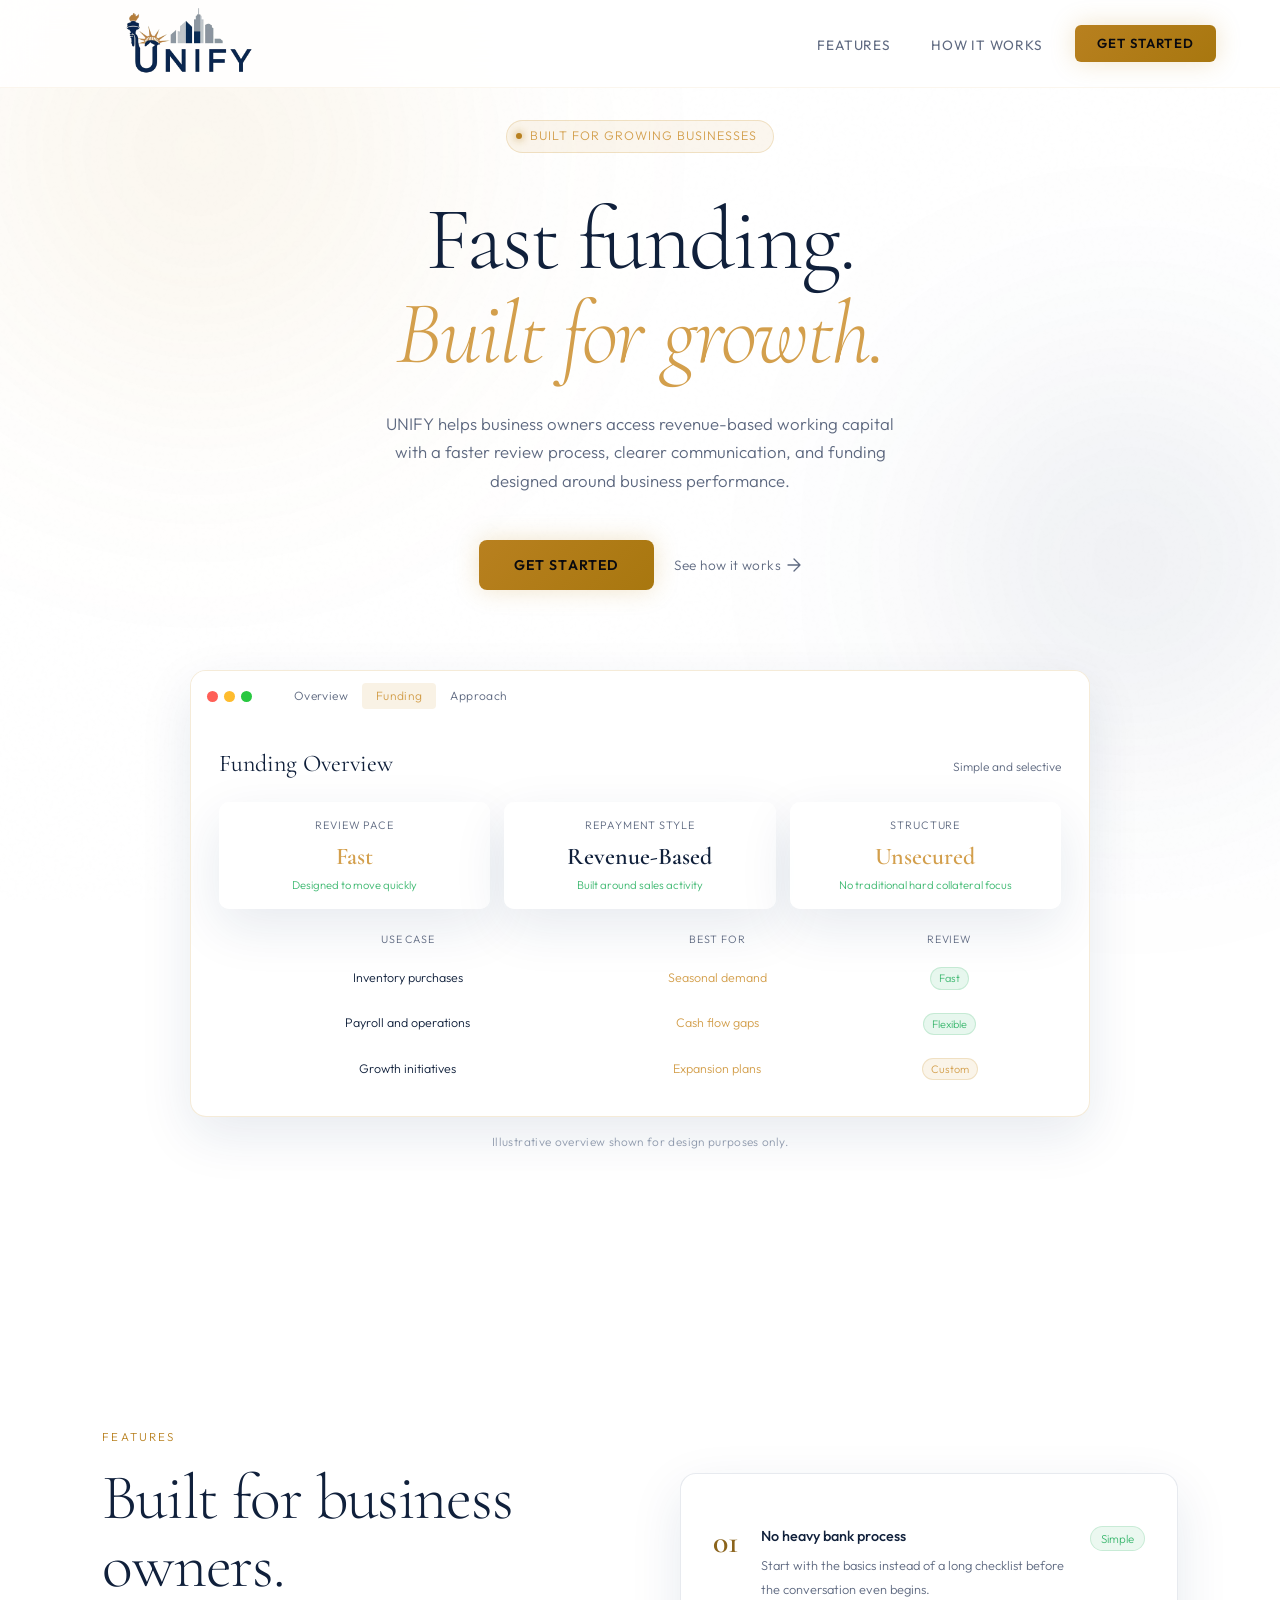
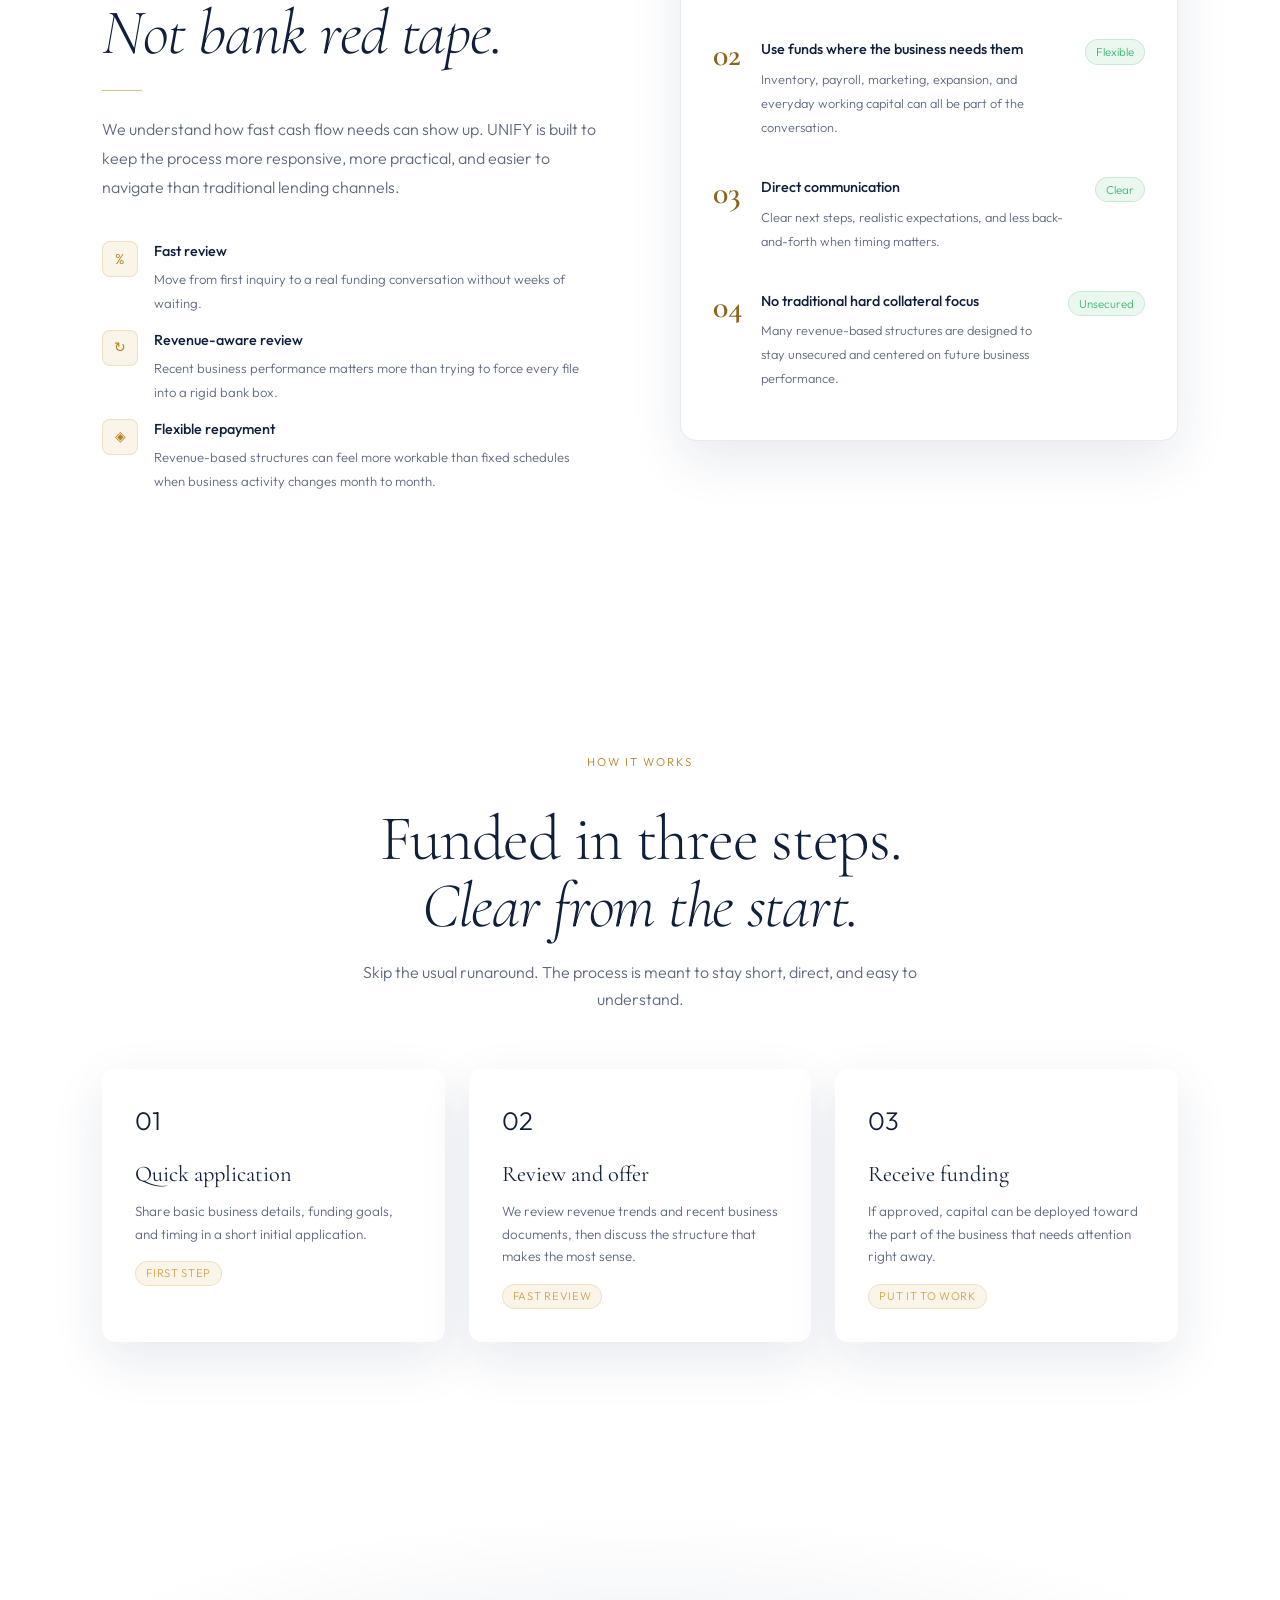
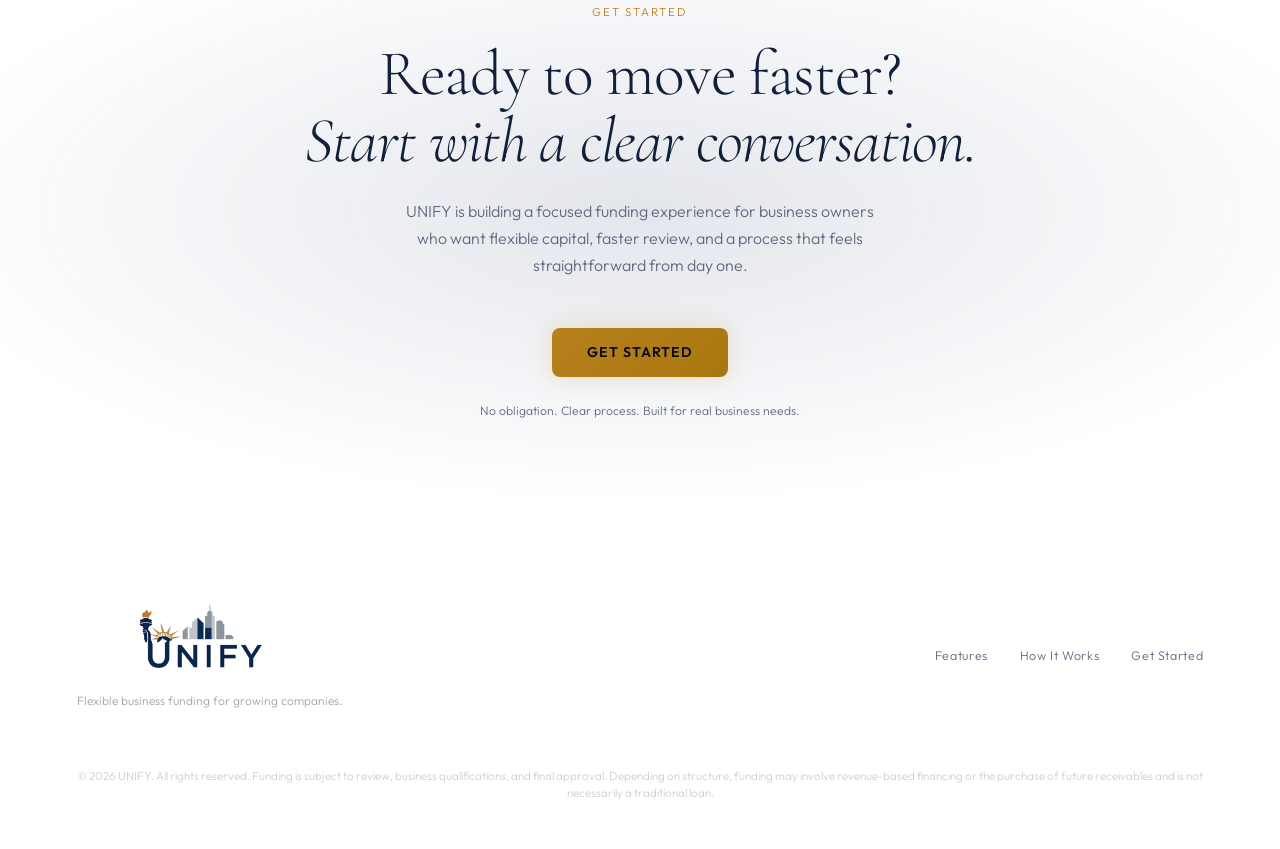
==== index.html @ ddcf19f5 "Initial UNIFY site for Vercel" ====
<!DOCTYPE html>
<html lang="en">
<head>
  <meta charset="UTF-8" />
  <meta name="viewport" content="width=device-width, initial-scale=1.0" />
  <meta name="description" content="UNIFY provides flexible business funding with a fast review process, revenue-aware underwriting, and a clear path from application to capital." />
  <meta name="theme-color" content="#FFFFFF" />
  <meta name="color-scheme" content="light" />
  <title>UNIFY — Fast, Flexible Business Funding</title>
  <script>
    (() => {
      const root = document.documentElement;
      const theme = 'light';
      root.dataset.theme = theme;
      root.style.colorScheme = theme;
    })();
  </script>
  <link rel="preconnect" href="https://fonts.googleapis.com" />
  <link rel="preconnect" href="https://fonts.gstatic.com" crossorigin />
  <link href="https://fonts.googleapis.com/css2?family=Cormorant+Garamond:ital,wght@0,300;0,400;0,600;0,700;1,300;1,400&family=Outfit:wght@300;400;500;600&display=swap" rel="stylesheet" />
  <style>
    :root {
      --bg:        #07080F;
      --surface:   #0D1120;
      --surface2:  #111828;
      --navy:      #1B3060;
      --navy-mid:  #224080;
      --gold:      #C9922A;
      --gold-light:#E8C06A;
      --gold-dim:  #8B641C;
      --text:      #EDF0F8;
      --muted:     #7A879C;
      --border:    rgba(200,160,60,0.15);
      --glow:      rgba(201,146,42,0.12);
      --nav-bg:    rgba(7,8,15,0.7);
      --nav-bg-scrolled: rgba(7,8,15,0.92);
      --noise-opacity: 0.5;
      --ambient-gold: radial-gradient(circle, rgba(201,146,42,0.08) 0%, transparent 70%);
      --ambient-blue: radial-gradient(circle, rgba(27,48,96,0.25) 0%, transparent 70%);
      --logo-shadow:
        drop-shadow(0 0 1px rgba(255,255,255,0.98))
        drop-shadow(1px 0 0 rgba(255,255,255,0.96))
        drop-shadow(-1px 0 0 rgba(255,255,255,0.96))
        drop-shadow(0 1px 0 rgba(255,255,255,0.96))
        drop-shadow(0 -1px 0 rgba(255,255,255,0.96))
        drop-shadow(0 0 18px rgba(255,255,255,0.38))
        drop-shadow(0 10px 24px rgba(4, 10, 24, 0.38));
      --surface-shadow: 0 20px 60px rgba(0,0,0,0.4);
      color-scheme: dark;
    }
    :root[data-theme="light"] {
      --bg:        #FFFFFF;
      --surface:   #F7F9FC;
      --surface2:  #FFFFFF;
      --navy:      #17325F;
      --navy-mid:  #2C4F8F;
      --gold:      #B8801F;
      --gold-light:#D39F4C;
      --gold-dim:  #8B641C;
      --text:      #10203B;
      --muted:     #5E6980;
      --border:    rgba(23,50,95,0.1);
      --glow:      rgba(23,50,95,0.08);
      --nav-bg:    rgba(255,255,255,0.82);
      --nav-bg-scrolled: rgba(255,255,255,0.97);
      --noise-opacity: 0.08;
      --ambient-gold: radial-gradient(circle, rgba(201,146,42,0.12) 0%, transparent 72%);
      --ambient-blue: radial-gradient(circle, rgba(27,48,96,0.14) 0%, transparent 72%);
      --logo-shadow:
        drop-shadow(0 0 1px rgba(255,255,255,0.96))
        drop-shadow(1px 0 0 rgba(255,255,255,0.94))
        drop-shadow(-1px 0 0 rgba(255,255,255,0.94))
        drop-shadow(0 1px 0 rgba(255,255,255,0.94))
        drop-shadow(0 -1px 0 rgba(255,255,255,0.94))
        drop-shadow(0 0 16px rgba(255,255,255,0.34))
        drop-shadow(0 10px 20px rgba(23,50,95,0.16));
      --surface-shadow: 0 18px 52px rgba(23,50,95,0.1);
      color-scheme: light;
    }

    *, *::before, *::after { box-sizing: border-box; margin: 0; padding: 0; }

    html { scroll-behavior: smooth; }

    body {
      background: var(--bg);
      color: var(--text);
      font-family: 'Outfit', sans-serif;
      font-weight: 300;
      line-height: 1.5;
      overflow-x: hidden;
      transition: background-color 0.35s ease, color 0.35s ease;
    }
    a { color: inherit; }

    .skip-link {
      position: absolute;
      top: -48px;
      left: 1rem;
      z-index: 200;
      padding: 0.75rem 1rem;
      border-radius: 8px;
      background: var(--gold-light);
      color: #0A0A0F;
      font-weight: 600;
      text-decoration: none;
      transition: top 0.2s ease;
    }
    .skip-link:focus { top: 1rem; }

    /* ── NOISE OVERLAY ── */
    body::before {
      content: '';
      position: fixed;
      inset: 0;
      background-image: url("data:image/svg+xml,%3Csvg viewBox='0 0 256 256' xmlns='http://www.w3.org/2000/svg'%3E%3Cfilter id='n'%3E%3CfeTurbulence type='fractalNoise' baseFrequency='0.9' numOctaves='4' stitchTiles='stitch'/%3E%3C/filter%3E%3Crect width='100%25' height='100%25' filter='url(%23n)' opacity='0.04'/%3E%3C/svg%3E");
      pointer-events: none;
      z-index: 0;
      opacity: var(--noise-opacity);
    }

    /* ── AMBIENT GLOWS ── */
    .ambient {
      position: fixed;
      border-radius: 50%;
      filter: blur(120px);
      pointer-events: none;
      z-index: 0;
    }
    .ambient-1 {
      width: 700px; height: 700px;
      background: var(--ambient-gold);
      top: -200px; left: -150px;
      animation: drift1 18s ease-in-out infinite alternate;
    }
    .ambient-2 {
      width: 500px; height: 500px;
      background: var(--ambient-blue);
      bottom: 10%; right: -100px;
      animation: drift2 22s ease-in-out infinite alternate;
    }
    @keyframes drift1 { from { transform: translate(0,0); } to { transform: translate(60px, 80px); } }
    @keyframes drift2 { from { transform: translate(0,0); } to { transform: translate(-40px, -60px); } }

    /* ── TYPOGRAPHY ── */
    h1, h2, h3 { font-family: 'Cormorant Garamond', serif; font-weight: 300; letter-spacing: -0.02em; line-height: 1.05; }
    h1 { font-size: clamp(3.2rem, 7vw, 7rem); }
    h2 { font-size: clamp(2.4rem, 5vw, 4.8rem); }
    h3 { font-size: clamp(1.4rem, 2.5vw, 2rem); }

    .gold { color: var(--gold-light); }
    .muted { color: var(--muted); }

    /* ── NAV ── */
    nav {
      position: fixed;
      top: 0; left: 0; right: 0;
      z-index: 100;
      display: flex;
      align-items: center;
      justify-content: space-between;
      padding: 0 clamp(1.5rem, 5vw, 4rem);
      height: 88px;
      background: var(--nav-bg);
      -webkit-backdrop-filter: blur(20px);
      backdrop-filter: blur(20px);
      border-bottom: 1px solid rgba(201,146,42,0.08);
      transition: background-color 0.3s ease, border-color 0.3s ease;
    }
    .nav-logo {
      display: flex;
      align-items: center;
      text-decoration: none;
      color: var(--text);
    }
    .brand-mark {
      display: inline-flex;
      align-items: center;
      justify-content: center;
      overflow: visible;
      background: transparent;
      border-radius: 0;
      border: none;
      box-shadow: none;
    }
    .brand-mark-nav {
      width: 250px;
      height: 84px;
      padding: 0;
    }
    .brand-mark-footer {
      width: 248px;
      height: 82px;
      border-radius: 16px;
      padding: 0;
    }
    .brand-mark img {
      width: 100%;
      height: 100%;
      object-fit: contain;
      object-position: center;
      display: block;
      transform: scale(1);
      filter: none;
      transition: transform 0.35s ease, filter 0.35s ease;
    }
    .nav-logo:hover .brand-mark img,
    .footer-logo:hover .brand-mark img {
      transform: scale(1.04) translateY(-1px);
      filter: drop-shadow(0 8px 16px rgba(23,50,95,0.08));
    }
    .nav-panel {
      display: flex;
      align-items: center;
      gap: 2rem;
    }
    .nav-links {
      display: flex;
      align-items: center;
      gap: 2.5rem;
      list-style: none;
    }
    .nav-links a {
      text-decoration: none;
      color: var(--muted);
      font-size: 0.85rem;
      font-weight: 400;
      letter-spacing: 0.06em;
      text-transform: uppercase;
      transition: color 0.2s;
    }
    .nav-links a:hover { color: var(--gold-light); }
    .nav-cta {
      display: flex;
      align-items: center;
      gap: 1rem;
    }
    .theme-toggle {
      display: inline-flex;
      align-items: center;
      justify-content: center;
      gap: 0.7rem;
      min-height: 40px;
      padding: 0.5rem 0.85rem;
      border: 1px solid var(--border);
      border-radius: 999px;
      background: rgba(255,255,255,0.03);
      color: var(--text);
      font-family: 'Outfit', sans-serif;
      font-size: 0.74rem;
      letter-spacing: 0.08em;
      text-transform: uppercase;
      cursor: pointer;
      transition: transform 0.2s ease, border-color 0.2s ease, color 0.2s ease, background-color 0.2s ease;
    }
    :root[data-theme="light"] .theme-toggle,
    :root[data-theme="light"] .btn-ghost,
    :root[data-theme="light"] .nav-menu-toggle {
      background: rgba(23,50,95,0.04);
    }
    .theme-toggle:hover {
      transform: translateY(-1px);
      border-color: rgba(201,146,42,0.32);
      color: var(--gold-light);
    }
    .theme-toggle-track {
      position: relative;
      width: 42px;
      height: 22px;
      border-radius: 999px;
      background: linear-gradient(135deg, rgba(201,146,42,0.55), rgba(27,48,96,0.75));
      box-shadow: inset 0 0 0 1px rgba(255,255,255,0.08);
      flex-shrink: 0;
    }
    .theme-toggle-thumb {
      position: absolute;
      top: 2px;
      left: 2px;
      width: 18px;
      height: 18px;
      border-radius: 50%;
      background: #F9F8F4;
      box-shadow: 0 4px 10px rgba(0,0,0,0.25);
      transition: transform 0.25s ease, background-color 0.25s ease;
    }
    :root[data-theme="light"] .theme-toggle-thumb {
      transform: translateX(20px);
      background: #FFF4DD;
    }
    .theme-toggle-label {
      white-space: nowrap;
    }
    .nav-menu-toggle {
      display: none;
      border: 1px solid var(--border);
      background: rgba(255,255,255,0.02);
      color: var(--text);
      border-radius: 8px;
      padding: 0.55rem 0.9rem;
      font-family: 'Outfit', sans-serif;
      font-size: 0.78rem;
      letter-spacing: 0.08em;
      text-transform: uppercase;
      cursor: pointer;
    }
    .btn-ghost {
      display: inline-flex;
      align-items: center;
      justify-content: center;
      background: rgba(255,255,255,0.02);
      border: 1px solid var(--border);
      color: var(--muted);
      padding: 0.5rem 1.2rem;
      border-radius: 6px;
      font-family: 'Outfit', sans-serif;
      font-size: 0.82rem;
      letter-spacing: 0.05em;
      cursor: pointer;
      text-decoration: none;
      white-space: nowrap;
      transition: all 0.2s;
    }
    .btn-ghost:hover { border-color: var(--gold-dim); color: var(--gold-light); }
    .btn-primary {
      position: relative;
      overflow: hidden;
      display: inline-flex;
      align-items: center;
      justify-content: center;
      background: linear-gradient(135deg, var(--gold), #A8770F);
      border: none;
      color: #0A0A0F;
      padding: 0.55rem 1.4rem;
      border-radius: 6px;
      font-family: 'Outfit', sans-serif;
      font-size: 0.82rem;
      font-weight: 600;
      letter-spacing: 0.08em;
      text-transform: uppercase;
      cursor: pointer;
      text-decoration: none;
      white-space: nowrap;
      transition: all 0.25s;
      box-shadow: 0 0 24px rgba(201,146,42,0.25);
    }
    .btn-primary::after {
      content: '';
      position: absolute;
      inset: 0;
      background: linear-gradient(120deg, transparent 10%, rgba(255,255,255,0.35) 45%, transparent 80%);
      transform: translateX(-140%);
      animation: sheen 4.8s ease-in-out infinite;
      pointer-events: none;
    }
    .btn-primary:hover {
      transform: translateY(-1px);
      box-shadow: 0 0 36px rgba(201,146,42,0.4);
    }

    /* ── HERO ── */
    .hero {
      position: relative;
      z-index: 1;
      min-height: 100vh;
      display: flex;
      flex-direction: column;
      align-items: center;
      justify-content: center;
      text-align: center;
      padding: 120px clamp(1.5rem, 6vw, 6rem) 80px;
    }
    .hero-badge {
      position: relative;
      overflow: hidden;
      display: inline-flex;
      align-items: center;
      gap: 0.5rem;
      background: rgba(201,146,42,0.08);
      border: 1px solid rgba(201,146,42,0.22);
      border-radius: 100px;
      padding: 0.38rem 1rem 0.38rem 0.6rem;
      margin-bottom: 2.5rem;
      font-size: 0.78rem;
      letter-spacing: 0.08em;
      text-transform: uppercase;
      color: var(--gold-light);
      animation: fadeUp 0.8s ease both;
    }
    .hero-badge::after {
      content: '';
      position: absolute;
      inset: 0;
      background: linear-gradient(120deg, transparent 15%, rgba(255,255,255,0.16) 48%, transparent 82%);
      transform: translateX(-135%);
      animation: badgeSweep 5.5s ease-in-out infinite;
      pointer-events: none;
    }
    .hero-badge-dot {
      width: 6px; height: 6px;
      border-radius: 50%;
      background: var(--gold);
      box-shadow: 0 0 8px var(--gold);
      animation: pulse 2s infinite;
    }
    @keyframes pulse { 0%, 100% { opacity: 1; } 50% { opacity: 0.4; } }

    .hero h1 {
      animation: fadeUp 0.9s 0.1s ease both;
      max-width: 900px;
    }
    .hero h1 em {
      font-style: italic;
      color: var(--gold-light);
    }
    .hero-sub {
      max-width: 540px;
      margin: 1.8rem auto 0;
      font-size: 1.05rem;
      line-height: 1.7;
      color: var(--muted);
      animation: fadeUp 1s 0.2s ease both;
    }
    .hero-actions {
      display: flex;
      align-items: center;
      gap: 1.2rem;
      margin-top: 2.8rem;
      animation: fadeUp 1s 0.3s ease both;
    }
    .btn-lg {
      padding: 0.9rem 2.2rem !important;
      font-size: 0.88rem !important;
      border-radius: 8px !important;
    }
    .hero-link {
      color: var(--muted);
      font-size: 0.85rem;
      text-decoration: none;
      display: flex;
      align-items: center;
      gap: 0.4rem;
      letter-spacing: 0.03em;
      transition: color 0.2s;
    }
    .hero-link:hover { color: var(--gold-light); }
    .hero-link svg { width: 14px; height: 14px; }

    /* hero dashboard mockup */
    .hero-mockup {
      position: relative;
      margin-top: 5rem;
      width: 100%;
      max-width: 900px;
      animation: fadeUp 1.2s 0.5s ease both;
    }
    .mockup-stage {
      animation: mockupFloat 7s ease-in-out infinite;
      transform-origin: center top;
    }
    .mockup-frame {
      position: relative;
      background: var(--surface2);
      border: 1px solid rgba(201,146,42,0.18);
      border-radius: 16px;
      overflow: hidden;
      transition: transform 0.35s ease, box-shadow 0.35s ease, border-color 0.35s ease;
      box-shadow:
        0 0 0 1px rgba(255,255,255,0.04),
        0 40px 100px rgba(0,0,0,0.7),
        0 0 80px rgba(201,146,42,0.06);
    }
    .mockup-frame::after {
      content: '';
      position: absolute;
      inset: 0;
      background: linear-gradient(115deg, transparent 20%, rgba(255,255,255,0.05) 45%, transparent 70%);
      transform: translateX(-130%);
      animation: sheen 7s ease-in-out infinite 1.1s;
      pointer-events: none;
    }
    .hero-mockup:hover .mockup-frame {
      transform: translateY(-4px) scale(1.01);
      border-color: rgba(201,146,42,0.32);
      box-shadow:
        0 0 0 1px rgba(255,255,255,0.05),
        0 48px 120px rgba(0,0,0,0.76),
        0 0 95px rgba(201,146,42,0.08);
    }
    .mockup-note {
      margin-top: 1rem;
      font-size: 0.74rem;
      color: rgba(122,135,156,0.8);
      letter-spacing: 0.03em;
    }
    .mockup-titlebar {
      background: rgba(255,255,255,0.03);
      border-bottom: 1px solid rgba(255,255,255,0.06);
      padding: 12px 16px;
      display: flex;
      align-items: center;
      gap: 12px;
    }
    .mockup-dots { display: flex; gap: 6px; }
    .mockup-dots span {
      width: 11px; height: 11px;
      border-radius: 50%;
    }
    .mockup-dots span:nth-child(1) { background: #FF5F57; }
    .mockup-dots span:nth-child(2) { background: #FEBC2E; }
    .mockup-dots span:nth-child(3) { background: #28C840; }
    .mockup-tabs {
      display: flex;
      gap: 0;
      margin-left: 1rem;
    }
    .mockup-tab {
      padding: 4px 14px;
      font-size: 0.75rem;
      color: var(--muted);
      border-radius: 4px;
      cursor: default;
      letter-spacing: 0.03em;
    }
    .mockup-tab.active {
      background: rgba(201,146,42,0.12);
      color: var(--gold-light);
    }
    .mockup-body {
      padding: 24px 28px;
    }
    .mockup-title-row {
      display: flex;
      align-items: baseline;
      justify-content: space-between;
      margin-bottom: 20px;
    }
    .mockup-section-title {
      font-family: 'Cormorant Garamond', serif;
      font-size: 1.5rem;
      font-weight: 400;
      color: var(--text);
    }
    .mockup-stats {
      display: grid;
      grid-template-columns: repeat(3, 1fr);
      gap: 14px;
      margin-bottom: 22px;
    }
    .stat-card {
      background: rgba(255,255,255,0.03);
      border: 1px solid rgba(255,255,255,0.06);
      border-radius: 10px;
      padding: 14px 16px;
    }
    .stat-label {
      font-size: 0.68rem;
      color: var(--muted);
      text-transform: uppercase;
      letter-spacing: 0.08em;
      margin-bottom: 6px;
    }
    .stat-value {
      font-family: 'Cormorant Garamond', serif;
      font-size: 1.5rem;
      font-weight: 600;
      color: var(--text);
    }
    .stat-value.gold { color: var(--gold-light); }
    .stat-sub {
      font-size: 0.7rem;
      color: #3DB870;
      margin-top: 2px;
    }
    .mockup-table-header {
      display: grid;
      grid-template-columns: 1.6fr 1.2fr 0.9fr;
      padding: 0 12px 8px;
      border-bottom: 1px solid rgba(255,255,255,0.06);
    }
    .th {
      font-size: 0.67rem;
      color: var(--muted);
      text-transform: uppercase;
      letter-spacing: 0.08em;
    }
    .mockup-row {
      display: grid;
      grid-template-columns: 1.6fr 1.2fr 0.9fr;
      padding: 11px 12px;
      border-bottom: 1px solid rgba(255,255,255,0.03);
      align-items: center;
      transition: background 0.15s;
    }
    .mockup-row:hover { background: rgba(255,255,255,0.025); }
    .td {
      font-size: 0.78rem;
      color: var(--text);
    }
    .td.email { color: var(--muted); font-size: 0.73rem; }
    .td.green { color: #3DB870; }
    .td.gold-c { color: var(--gold-light); }
    .status-pill {
      display: inline-flex;
      align-items: center;
      gap: 4px;
      font-size: 0.68rem;
      padding: 2px 8px;
      border-radius: 100px;
      background: rgba(61,184,112,0.12);
      color: #3DB870;
      border: 1px solid rgba(61,184,112,0.2);
    }
    .status-pill.pending {
      background: rgba(201,146,42,0.1);
      color: var(--gold-light);
      border-color: rgba(201,146,42,0.2);
    }

    @keyframes fadeUp {
      from { opacity: 0; transform: translateY(28px); }
      to   { opacity: 1; transform: translateY(0); }
    }
    @keyframes sheen {
      0%, 70%, 100% { transform: translateX(-140%); }
      85% { transform: translateX(140%); }
    }
    @keyframes badgeSweep {
      0%, 65%, 100% { transform: translateX(-135%); }
      82% { transform: translateX(135%); }
    }
    @keyframes mockupFloat {
      0%, 100% { transform: translateY(0); }
      50% { transform: translateY(-12px); }
    }

    /* ── STATS BAR ── */
    .stats-bar {
      position: relative;
      z-index: 1;
      border-top: 1px solid rgba(255,255,255,0.04);
      border-bottom: 1px solid rgba(255,255,255,0.04);
      background: rgba(201,146,42,0.03);
      padding: 2.5rem clamp(1.5rem, 6vw, 6rem);
      display: grid;
      grid-template-columns: repeat(4, 1fr);
      gap: 2rem;
    }
    .stat-item { text-align: center; }
    .stat-num {
      font-family: 'Cormorant Garamond', serif;
      font-size: clamp(2rem, 4vw, 3.4rem);
      font-weight: 600;
      color: var(--gold-light);
      display: block;
    }
    .stat-desc {
      font-size: 0.8rem;
      color: var(--muted);
      margin-top: 0.3rem;
      letter-spacing: 0.04em;
    }

    /* ── SECTION BASE ── */
    section {
      position: relative;
      z-index: 1;
      padding: clamp(5rem, 10vw, 9rem) clamp(1.5rem, 8vw, 8rem);
    }
    section,
    .stats-bar {
      scroll-margin-top: 96px;
    }
    .section-label {
      display: inline-block;
      font-size: 0.72rem;
      letter-spacing: 0.18em;
      text-transform: uppercase;
      color: var(--gold);
      margin-bottom: 1.2rem;
    }
    .section-divider {
      width: 40px;
      height: 1px;
      background: var(--gold);
      margin: 1.5rem 0;
      opacity: 0.5;
    }

    /* ── WHAT IS RBF ── */
    .rbf-grid {
      display: grid;
      grid-template-columns: 1fr 1fr;
      gap: 5rem;
      align-items: center;
      margin-top: 4rem;
    }
    .rbf-text h2 { max-width: 420px; }
    .rbf-text p {
      margin-top: 1.5rem;
      color: var(--muted);
      line-height: 1.8;
      font-size: 1rem;
    }
    .rbf-features {
      margin-top: 2.5rem;
      display: flex;
      flex-direction: column;
      gap: 1rem;
    }
    .feature-row {
      display: flex;
      align-items: flex-start;
      gap: 1rem;
    }
    .feature-icon {
      width: 36px; height: 36px;
      border-radius: 8px;
      background: rgba(201,146,42,0.1);
      border: 1px solid rgba(201,146,42,0.2);
      display: flex;
      align-items: center;
      justify-content: center;
      flex-shrink: 0;
      color: var(--gold);
      font-size: 0.9rem;
    }
    .feature-text strong {
      display: block;
      font-size: 0.9rem;
      font-weight: 500;
      color: var(--text);
      margin-bottom: 0.2rem;
    }
    .feature-text span {
      font-size: 0.82rem;
      color: var(--muted);
      line-height: 1.5;
    }
    .rbf-visual {
      background: var(--surface2);
      border: 1px solid var(--border);
      border-radius: 16px;
      padding: 2rem;
      box-shadow: 0 20px 60px rgba(0,0,0,0.4);
    }
    .flow-step {
      display: flex;
      align-items: flex-start;
      gap: 1rem;
      padding: 1.2rem 0;
      border-bottom: 1px solid rgba(255,255,255,0.04);
    }
    .flow-step:last-child { border-bottom: none; }
    .step-num {
      font-family: 'Cormorant Garamond', serif;
      font-size: 2rem;
      font-weight: 600;
      color: var(--gold-dim);
      line-height: 1;
      flex-shrink: 0;
      width: 32px;
    }
    .step-content strong {
      display: block;
      font-size: 0.9rem;
      font-weight: 500;
      color: var(--text);
      margin-bottom: 0.3rem;
    }
    .step-content span {
      font-size: 0.8rem;
      color: var(--muted);
      line-height: 1.5;
    }
    .step-badge {
      margin-left: auto;
      background: rgba(61,184,112,0.1);
      border: 1px solid rgba(61,184,112,0.2);
      color: #3DB870;
      font-size: 0.72rem;
      padding: 3px 10px;
      border-radius: 100px;
      white-space: nowrap;
    }

    /* ── MODEL SECTION ── */
    .model-section {
      background: var(--surface);
    }
    .model-grid {
      display: grid;
      grid-template-columns: repeat(3, 1fr);
      gap: 1.5rem;
      margin-top: 3.5rem;
    }
    .model-card {
      background: var(--surface2);
      border: 1px solid rgba(255,255,255,0.06);
      border-radius: 14px;
      padding: 2rem;
      position: relative;
      overflow: hidden;
      transition: border-color 0.3s, transform 0.3s;
    }
    .model-card::before {
      content: '';
      position: absolute;
      top: 0; left: 0; right: 0;
      height: 2px;
      background: linear-gradient(90deg, transparent, var(--gold-dim), transparent);
      opacity: 0;
      transition: opacity 0.3s;
    }
    .model-card:hover {
      border-color: rgba(201,146,42,0.25);
      transform: translateY(-3px);
    }
    .model-card:hover::before { opacity: 1; }
    .model-card.featured {
      border-color: rgba(201,146,42,0.22);
      grid-column: span 2;
      display: grid;
      grid-template-columns: 1fr 1fr;
      gap: 2rem;
      align-items: center;
    }
    .model-card.featured::before { opacity: 0.6; }
    .card-icon {
      font-size: 1.6rem;
      margin-bottom: 1rem;
    }
    .card-title {
      font-family: 'Cormorant Garamond', serif;
      font-size: 1.4rem;
      font-weight: 400;
      color: var(--text);
      margin-bottom: 0.6rem;
    }
    .card-desc {
      font-size: 0.84rem;
      color: var(--muted);
      line-height: 1.7;
    }
    .card-tag {
      display: inline-block;
      margin-top: 1rem;
      font-size: 0.7rem;
      padding: 3px 10px;
      border-radius: 100px;
      background: rgba(201,146,42,0.1);
      border: 1px solid rgba(201,146,42,0.2);
      color: var(--gold-light);
      letter-spacing: 0.06em;
      text-transform: uppercase;
    }
    .featured-stat {
      text-align: center;
      padding: 2rem;
      background: rgba(201,146,42,0.05);
      border-radius: 10px;
      border: 1px solid var(--border);
    }
    .featured-stat-num {
      font-family: 'Cormorant Garamond', serif;
      font-size: 4rem;
      font-weight: 600;
      color: var(--gold-light);
    }
    .featured-stat-label {
      font-size: 0.82rem;
      color: var(--muted);
      margin-top: 0.4rem;
      line-height: 1.5;
    }

    /* ── CTA ── */
    .cta-section {
      text-align: center;
      background: radial-gradient(ellipse 80% 60% at 50% 50%, rgba(27,48,96,0.3) 0%, transparent 70%);
    }
    .cta-section h2 { max-width: 700px; margin: 0 auto; }
    .cta-section p {
      max-width: 500px;
      margin: 1.5rem auto 0;
      color: var(--muted);
      line-height: 1.7;
    }
    .cta-actions {
      display: flex;
      align-items: center;
      justify-content: center;
      gap: 1.2rem;
      margin-top: 3rem;
    }
    .cta-note {
      margin-top: 1.2rem;
      font-size: 0.76rem;
      color: var(--muted);
    }

    /* ── FOOTER ── */
    footer {
      position: relative;
      z-index: 1;
      border-top: 1px solid rgba(255,255,255,0.06);
      padding: 3rem clamp(1.5rem, 6vw, 6rem);
      display: flex;
      align-items: center;
      justify-content: space-between;
      flex-wrap: wrap;
      gap: 2rem;
    }
    .footer-logo {
      display: inline-flex;
      align-items: center;
    }
    .footer-tagline {
      font-size: 0.75rem;
      color: var(--muted);
      margin-top: 0.3rem;
      opacity: 0.6;
    }
    .footer-links {
      display: flex;
      gap: 2rem;
      list-style: none;
    }
    .footer-links a {
      text-decoration: none;
      font-size: 0.78rem;
      color: var(--muted);
      letter-spacing: 0.05em;
      transition: color 0.2s;
    }
    .footer-links a:hover { color: var(--gold-light); }
    .footer-copy {
      font-size: 0.72rem;
      color: rgba(122,135,156,0.4);
      width: 100%;
      text-align: center;
      padding-top: 1.5rem;
      border-top: 1px solid rgba(255,255,255,0.04);
    }
    :root[data-theme="light"] .model-section {
      background: rgba(255,255,255,0.48);
    }
    :root[data-theme="light"] .rbf-visual,
    :root[data-theme="light"] .model-card,
    :root[data-theme="light"] .why-card,
    :root[data-theme="light"] .stat-card,
    :root[data-theme="light"] .featured-stat,
    :root[data-theme="light"] .mockup-frame {
      box-shadow: var(--surface-shadow);
    }
    :root[data-theme="light"] .mockup-titlebar,
    :root[data-theme="light"] .stat-card,
    :root[data-theme="light"] .why-card,
    :root[data-theme="light"] .model-card {
      background: rgba(255,255,255,0.86);
    }
    :root[data-theme="light"] .why-card:hover {
      background: rgba(233,238,247,0.9);
    }
    :root[data-theme="light"] .mockup-row:hover {
      background: rgba(23,50,95,0.03);
    }
    :root[data-theme="light"] .cta-section {
      background: radial-gradient(ellipse 80% 60% at 50% 50%, rgba(27,48,96,0.12) 0%, transparent 72%);
    }

    /* ── SCROLL ANIMATIONS ── */
    .reveal {
      opacity: 0;
      transform: translateY(30px);
      transition: opacity 0.7s ease, transform 0.7s ease;
    }
    .reveal.visible {
      opacity: 1;
      transform: translateY(0);
    }

    /* ── MOBILE ── */
    @media (max-width: 900px) {
      nav {
        padding: 0 1rem;
      }
      .nav-panel {
        position: absolute;
        top: calc(100% + 12px);
        left: 1rem;
        right: 1rem;
        display: flex;
        flex-direction: column;
        align-items: stretch;
        gap: 1rem;
        padding: 1rem;
        border: 1px solid rgba(201,146,42,0.16);
        border-radius: 14px;
        background: var(--surface2);
        box-shadow: 0 24px 80px rgba(0,0,0,0.45);
        opacity: 0;
        visibility: hidden;
        transform: translateY(-10px) scale(0.98);
        pointer-events: none;
        transition: opacity 0.24s ease, transform 0.24s ease, visibility 0.24s ease;
      }
      nav.nav-open .nav-panel {
        opacity: 1;
        visibility: visible;
        transform: translateY(0) scale(1);
        pointer-events: auto;
      }
      .nav-links {
        flex-direction: column;
        align-items: flex-start;
        gap: 1rem;
      }
      .nav-cta {
        flex-direction: column;
        align-items: stretch;
      }
      .theme-toggle {
        width: 100%;
      }
      .nav-menu-toggle { display: inline-flex; }
      .rbf-grid { grid-template-columns: 1fr; gap: 3rem; }
      .model-grid { grid-template-columns: 1fr; }
      .model-card.featured { grid-column: span 1; grid-template-columns: 1fr; }
      .stats-bar { grid-template-columns: repeat(2, 1fr); }
      .mockup-stats { grid-template-columns: repeat(2, 1fr); }
      .mockup-table-header, .mockup-row { grid-template-columns: 2fr 1fr 1fr; }
      .mockup-table-header .th:nth-child(n+4),
      .mockup-row .td:nth-child(n+4) { display: none; }
    }
    @media (max-width: 560px) {
      .brand-mark-nav {
        width: 208px;
        height: 70px;
      }
      .brand-mark-footer {
        width: 206px;
        height: 70px;
      }
      .hero-actions,
      .cta-actions {
        width: 100%;
        flex-direction: column;
      }
      .hero-actions .btn-primary,
      .cta-actions .btn-primary,
      .cta-actions .btn-ghost {
        width: 100%;
      }
      .stats-bar { grid-template-columns: 1fr 1fr; }
    }
    @media (prefers-reduced-motion: reduce) {
      html { scroll-behavior: auto; }
      *, *::before, *::after {
        animation-duration: 0.01ms !important;
        animation-iteration-count: 1 !important;
        transition-duration: 0.01ms !important;
      }
      body::before,
      .ambient { animation: none !important; }
    }
  </style>
</head>
<body>
  <a class="skip-link" href="#main-content">Skip to content</a>

  <!-- Ambient light effects -->
  <div class="ambient ambient-1"></div>
  <div class="ambient ambient-2"></div>

  <!-- ── NAVIGATION ── -->
  <nav aria-label="Primary">
    <a href="#top" class="nav-logo" aria-label="UNIFY home">
      <span class="brand-mark brand-mark-nav">
        <img src="unify-logo-wide.png" alt="UNIFY logo" />
      </span>
    </a>
    <button class="nav-menu-toggle" type="button" aria-expanded="false" aria-controls="nav-panel">
      Menu
    </button>
    <div class="nav-panel" id="nav-panel">
      <ul class="nav-links">
        <li><a href="#features">Features</a></li>
        <li><a href="#how-it-works">How It Works</a></li>
      </ul>
      <div class="nav-cta">
        <a class="btn-primary" href="/apply">Get Started</a>
      </div>
    </div>
  </nav>

  <main id="main-content">
  <!-- ── HERO ── -->
  <section class="hero" id="top">
    <div class="hero-badge">
      <span class="hero-badge-dot"></span>
      Built for growing businesses
    </div>

    <h1>
      Fast funding.<br/>
      <em>Built for growth.</em>
    </h1>

    <p class="hero-sub">
      UNIFY helps business owners access revenue-based working capital with a faster review process, clearer communication, and funding designed around business performance.
    </p>

    <div class="hero-actions">
      <a class="btn-primary btn-lg" href="/apply">Get Started</a>
      <a href="#how-it-works" class="hero-link">
        See how it works
        <svg viewBox="0 0 14 14" fill="none"><path d="M7 1L13 7L7 13M1 7H13" stroke="currentColor" stroke-width="1.3" stroke-linecap="round" stroke-linejoin="round"/></svg>
      </a>
    </div>

    <!-- Dashboard Mockup -->
    <div class="hero-mockup">
      <div class="mockup-frame">
        <div class="mockup-titlebar">
          <div class="mockup-dots">
            <span></span><span></span><span></span>
          </div>
          <div class="mockup-tabs">
            <div class="mockup-tab">Overview</div>
            <div class="mockup-tab active">Funding</div>
            <div class="mockup-tab">Approach</div>
          </div>
        </div>
        <div class="mockup-body">
          <div class="mockup-title-row">
            <span class="mockup-section-title">Funding Overview</span>
            <span style="font-size:0.75rem;color:var(--muted)">Simple and selective</span>
          </div>
          <div class="mockup-stats">
            <div class="stat-card">
              <div class="stat-label">Review Pace</div>
              <div class="stat-value gold">Fast</div>
              <div class="stat-sub">Designed to move quickly</div>
            </div>
            <div class="stat-card">
              <div class="stat-label">Repayment Style</div>
              <div class="stat-value">Revenue-Based</div>
              <div class="stat-sub">Built around sales activity</div>
            </div>
            <div class="stat-card">
              <div class="stat-label">Structure</div>
              <div class="stat-value gold">Unsecured</div>
              <div class="stat-sub">No traditional hard collateral focus</div>
            </div>
          </div>
          <div class="mockup-table-header">
            <span class="th">Use Case</span>
            <span class="th">Best For</span>
            <span class="th">Review</span>
          </div>
          <div class="mockup-row">
            <span class="td">Inventory purchases</span>
            <span class="td gold-c">Seasonal demand</span>
            <span class="td"><span class="status-pill">Fast</span></span>
          </div>
          <div class="mockup-row">
            <span class="td">Payroll and operations</span>
            <span class="td gold-c">Cash flow gaps</span>
            <span class="td"><span class="status-pill">Flexible</span></span>
          </div>
          <div class="mockup-row">
            <span class="td">Growth initiatives</span>
            <span class="td gold-c">Expansion plans</span>
            <span class="td"><span class="status-pill pending">Custom</span></span>
          </div>
        </div>
      </div>
      <p class="mockup-note">Illustrative overview shown for design purposes only.</p>
    </div>
  </section>

  <!-- ── FEATURES ── -->
  <section id="features">
    <div class="rbf-grid">
      <div class="rbf-text reveal">
        <span class="section-label">Features</span>
        <h2>Built for business owners.<br/><em>Not bank red tape.</em></h2>
        <div class="section-divider"></div>
        <p>We understand how fast cash flow needs can show up. UNIFY is built to keep the process more responsive, more practical, and easier to navigate than traditional lending channels.</p>

        <div class="rbf-features">
          <div class="feature-row">
            <div class="feature-icon">%</div>
            <div class="feature-text">
              <strong>Fast review</strong>
              <span>Move from first inquiry to a real funding conversation without weeks of waiting.</span>
            </div>
          </div>
          <div class="feature-row">
            <div class="feature-icon">↻</div>
            <div class="feature-text">
              <strong>Revenue-aware review</strong>
              <span>Recent business performance matters more than trying to force every file into a rigid bank box.</span>
            </div>
          </div>
          <div class="feature-row">
            <div class="feature-icon">◈</div>
            <div class="feature-text">
              <strong>Flexible repayment</strong>
              <span>Revenue-based structures can feel more workable than fixed schedules when business activity changes month to month.</span>
            </div>
          </div>
        </div>
      </div>

      <div class="rbf-visual reveal" style="transition-delay: 0.15s">
        <div class="flow-step">
          <span class="step-num">01</span>
          <div class="step-content">
            <strong>No heavy bank process</strong>
            <span>Start with the basics instead of a long checklist before the conversation even begins.</span>
          </div>
          <span class="step-badge">Simple</span>
        </div>
        <div class="flow-step">
          <span class="step-num">02</span>
          <div class="step-content">
            <strong>Use funds where the business needs them</strong>
            <span>Inventory, payroll, marketing, expansion, and everyday working capital can all be part of the conversation.</span>
          </div>
          <span class="step-badge">Flexible</span>
        </div>
        <div class="flow-step">
          <span class="step-num">03</span>
          <div class="step-content">
            <strong>Direct communication</strong>
            <span>Clear next steps, realistic expectations, and less back-and-forth when timing matters.</span>
          </div>
          <span class="step-badge">Clear</span>
        </div>
        <div class="flow-step">
          <span class="step-num">04</span>
          <div class="step-content">
            <strong>No traditional hard collateral focus</strong>
            <span>Many revenue-based structures are designed to stay unsecured and centered on future business performance.</span>
          </div>
          <span class="step-badge">Unsecured</span>
        </div>
      </div>
    </div>
  </section>

  <!-- ── HOW IT WORKS ── -->
  <section id="how-it-works" class="model-section">
    <div style="text-align:center; margin-bottom: 1rem;" class="reveal">
      <span class="section-label">How It Works</span>
    </div>
    <h2 style="text-align:center;" class="reveal">Funded in three steps.<br/><em>Clear from the start.</em></h2>
    <p style="text-align:center; max-width:560px; margin: 1.2rem auto 0; color:var(--muted); line-height:1.7;" class="reveal">
      Skip the usual runaround. The process is meant to stay short, direct, and easy to understand.
    </p>

    <div class="model-grid">
      <div class="model-card reveal">
        <div class="card-icon">01</div>
        <div class="card-title">Quick application</div>
        <div class="card-desc">Share basic business details, funding goals, and timing in a short initial application.</div>
        <span class="card-tag">First step</span>
      </div>
      <div class="model-card reveal" style="transition-delay:0.1s">
        <div class="card-icon">02</div>
        <div class="card-title">Review and offer</div>
        <div class="card-desc">We review revenue trends and recent business documents, then discuss the structure that makes the most sense.</div>
        <span class="card-tag">Fast review</span>
      </div>
      <div class="model-card reveal" style="transition-delay:0.15s">
        <div class="card-icon">03</div>
        <div class="card-title">Receive funding</div>
        <div class="card-desc">If approved, capital can be deployed toward the part of the business that needs attention right away.</div>
        <span class="card-tag">Put it to work</span>
      </div>
    </div>
  </section>

  <!-- ── CTA ── -->
  <section class="cta-section" id="about">
    <span class="section-label reveal">Get Started</span>
    <h2 class="reveal">
      Ready to move faster?<br/><em>Start with a clear conversation.</em>
    </h2>
    <p class="reveal">
      UNIFY is building a focused funding experience for business owners who want flexible capital, faster review, and a process that feels straightforward from day one.
    </p>
    <div class="cta-actions reveal">
      <a class="btn-primary btn-lg" href="/apply">Get Started</a>
    </div>
    <p class="cta-note reveal">No obligation. Clear process. Built for real business needs.</p>
  </section>
  </main>

  <!-- ── FOOTER ── -->
  <footer>
    <div>
      <div class="footer-logo">
        <span class="brand-mark brand-mark-footer">
          <img src="unify-logo-wide.png" alt="UNIFY logo" />
        </span>
      </div>
      <div class="footer-tagline">Flexible business funding for growing companies.</div>
    </div>
    <ul class="footer-links">
      <li><a href="#features">Features</a></li>
      <li><a href="#how-it-works">How It Works</a></li>
      <li><a href="/apply">Get Started</a></li>
    </ul>
    <p class="footer-copy">
      &copy; <span id="year"></span> UNIFY. All rights reserved. Funding is subject to review, business qualifications, and final approval. Depending on structure, funding may involve revenue-based financing or the purchase of future receivables and is not necessarily a traditional loan.
    </p>
  </footer>

  <script>
    const root = document.documentElement;
    const nav = document.querySelector('nav');
    const navToggle = document.querySelector('.nav-menu-toggle');
    const navLinks = document.querySelectorAll('.nav-panel a');
    const themeToggle = document.querySelector('.theme-toggle');
    const themeToggleLabel = document.querySelector('.theme-toggle-label');
    const themeColorMeta = document.querySelector('meta[name="theme-color"]');
    const logoImages = document.querySelectorAll('.brand-mark img');
    const prefersReducedMotion = window.matchMedia
      ? window.matchMedia('(prefers-reduced-motion: reduce)').matches
      : false;

    function closeNavPanel() {
      nav.classList.remove('nav-open');
      if (navToggle) {
        navToggle.setAttribute('aria-expanded', 'false');
      }
    }

    function applyNavBackground() {
      if (!nav) return;
      const styles = getComputedStyle(root);
      const targetColor = window.scrollY > 60
        ? styles.getPropertyValue('--nav-bg-scrolled').trim()
        : styles.getPropertyValue('--nav-bg').trim();
      nav.style.background = targetColor;
    }

    function updateThemeControls(theme) {
      if (!themeToggle || !themeToggleLabel) return;
      const isLight = theme === 'light';
      themeToggle.setAttribute('aria-pressed', String(isLight));
      themeToggle.setAttribute('aria-label', isLight ? 'Switch to dark mode' : 'Switch to light mode');
      themeToggleLabel.textContent = isLight ? 'Dark mode' : 'Light mode';
    }

    function setTheme(theme) {
      root.dataset.theme = theme;
      root.style.colorScheme = theme;
      updateThemeControls(theme);
      if (themeColorMeta) {
        themeColorMeta.setAttribute('content', theme === 'light' ? '#F3F6FB' : '#07080F');
      }
      applyNavBackground();
    }

    function persistTheme(theme) {
      try {
        localStorage.setItem('unify-theme', theme);
      } catch (error) {
        /* Ignore localStorage errors in locked-down browsers. */
      }
    }

    function prepareLogoTransparency() {
      if (!logoImages.length) return;

      const source = new Image();
      source.onload = () => {
        const canvas = document.createElement('canvas');
        canvas.width = source.naturalWidth;
        canvas.height = source.naturalHeight;
        const context = canvas.getContext('2d', { willReadFrequently: true });

        if (!context) return;

        context.drawImage(source, 0, 0);
        const imageData = context.getImageData(0, 0, canvas.width, canvas.height);
        const pixels = imageData.data;

        for (let index = 0; index < pixels.length; index += 4) {
          const red = pixels[index];
          const green = pixels[index + 1];
          const blue = pixels[index + 2];
          const minChannel = Math.min(red, green, blue);
          const maxChannel = Math.max(red, green, blue);

          if (minChannel >= 236 && maxChannel >= 244) {
            pixels[index + 3] = 0;
            continue;
          }

          if (minChannel >= 220) {
            const softness = Math.max(0, Math.min(1, (235 - minChannel) / 15));
            pixels[index + 3] = Math.round(pixels[index + 3] * softness);
          }
        }

        context.putImageData(imageData, 0, 0);
        const transparentLogo = canvas.toDataURL('image/png');
        logoImages.forEach((image) => {
          image.src = transparentLogo;
        });
      };

      source.src = logoImages[0].getAttribute('src');
    }

    setTheme('light');
    prepareLogoTransparency();

    // Scroll reveal
    const reveals = document.querySelectorAll('.reveal');
    if ('IntersectionObserver' in window && !prefersReducedMotion) {
      const observer = new IntersectionObserver((entries) => {
        entries.forEach((entry) => {
          if (entry.isIntersecting) {
            entry.target.classList.add('visible');
          }
        });
      }, { threshold: 0.1, rootMargin: '0px 0px -40px 0px' });
      reveals.forEach((el) => observer.observe(el));
    } else {
      reveals.forEach((el) => el.classList.add('visible'));
    }

    // Mobile nav toggle
    if (navToggle) {
      navToggle.addEventListener('click', () => {
        const isOpen = nav.classList.toggle('nav-open');
        navToggle.setAttribute('aria-expanded', String(isOpen));
      });
    }
    navLinks.forEach((link) => {
      link.addEventListener('click', () => {
        closeNavPanel();
      });
    });

    if (themeToggle) {
      themeToggle.addEventListener('click', () => {
        const nextTheme = root.dataset.theme === 'light' ? 'dark' : 'light';
        setTheme(nextTheme);
        persistTheme(nextTheme);
      });
    }

    // Nav scroll effect
    window.addEventListener('scroll', applyNavBackground);
    window.addEventListener('resize', applyNavBackground);
    applyNavBackground();

    // Keep the footer year current
    document.getElementById('year').textContent = new Date().getFullYear();
  </script>
</body>
</html>
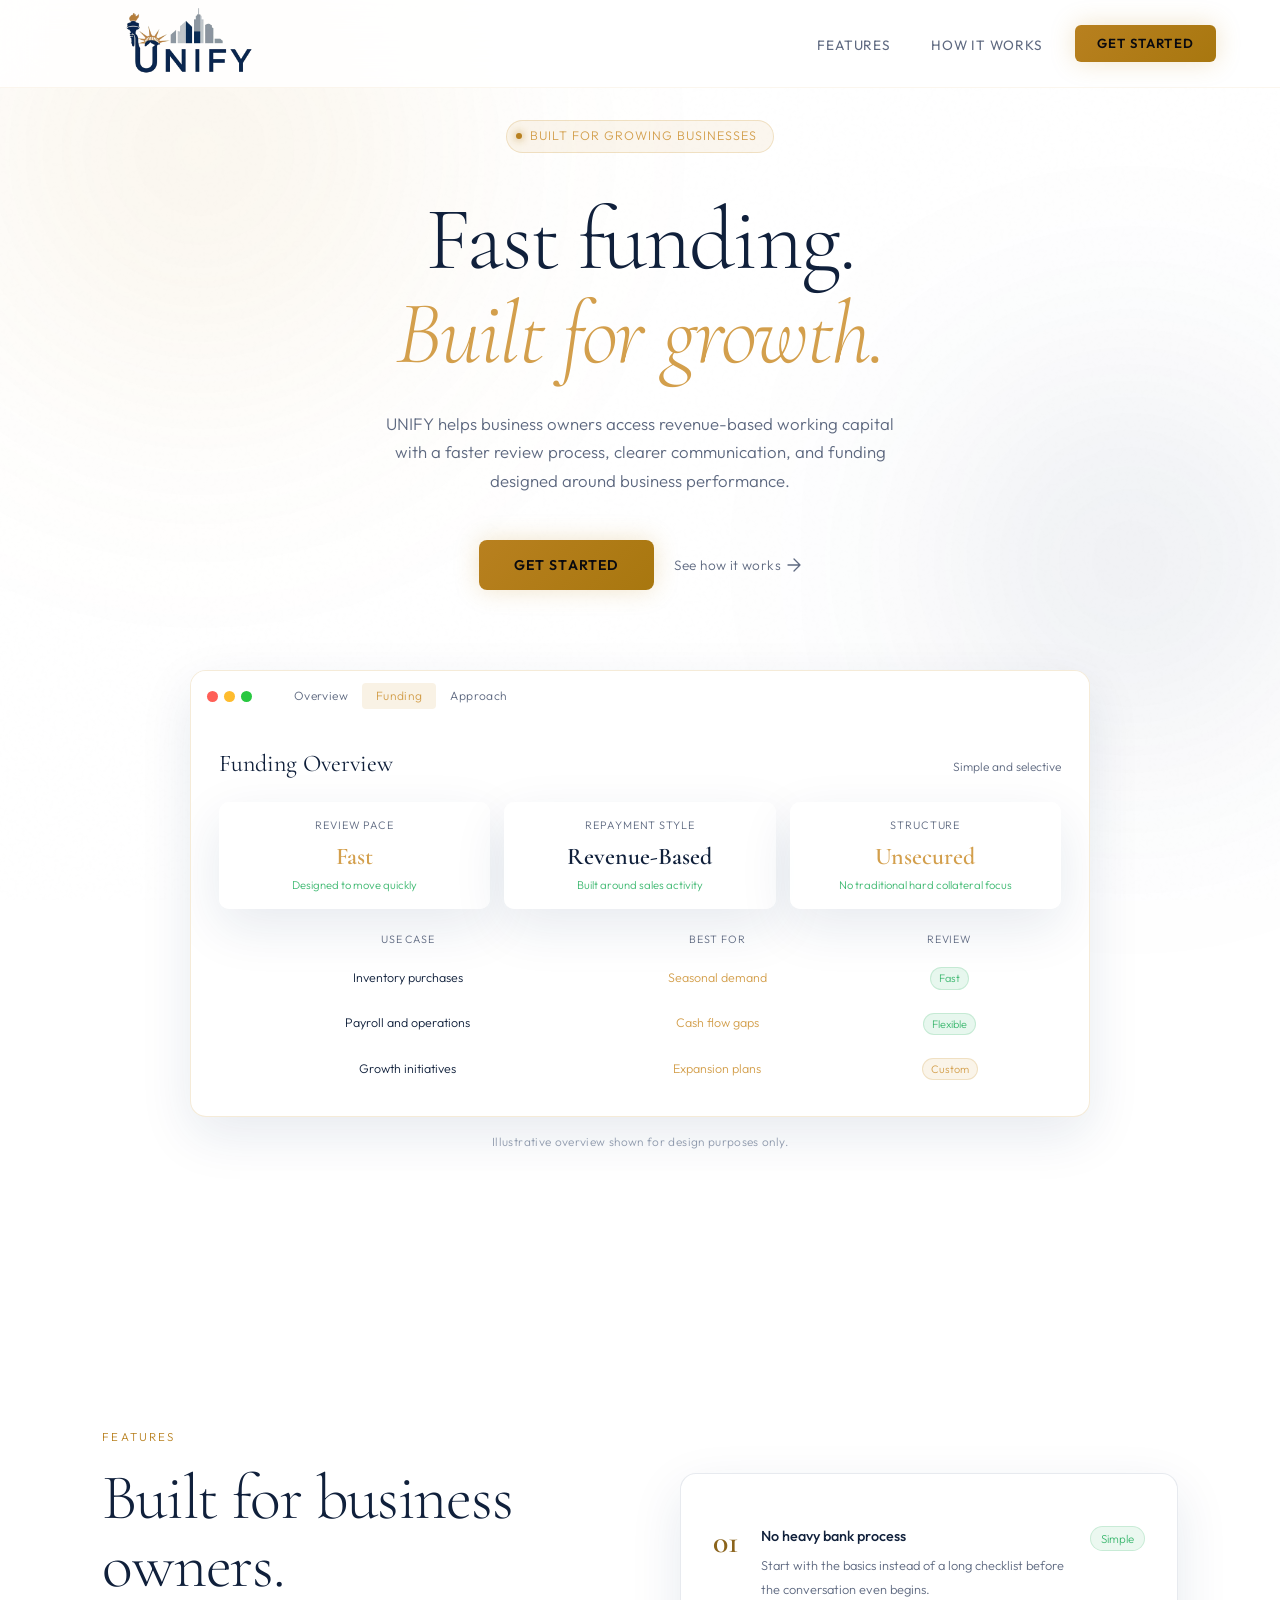
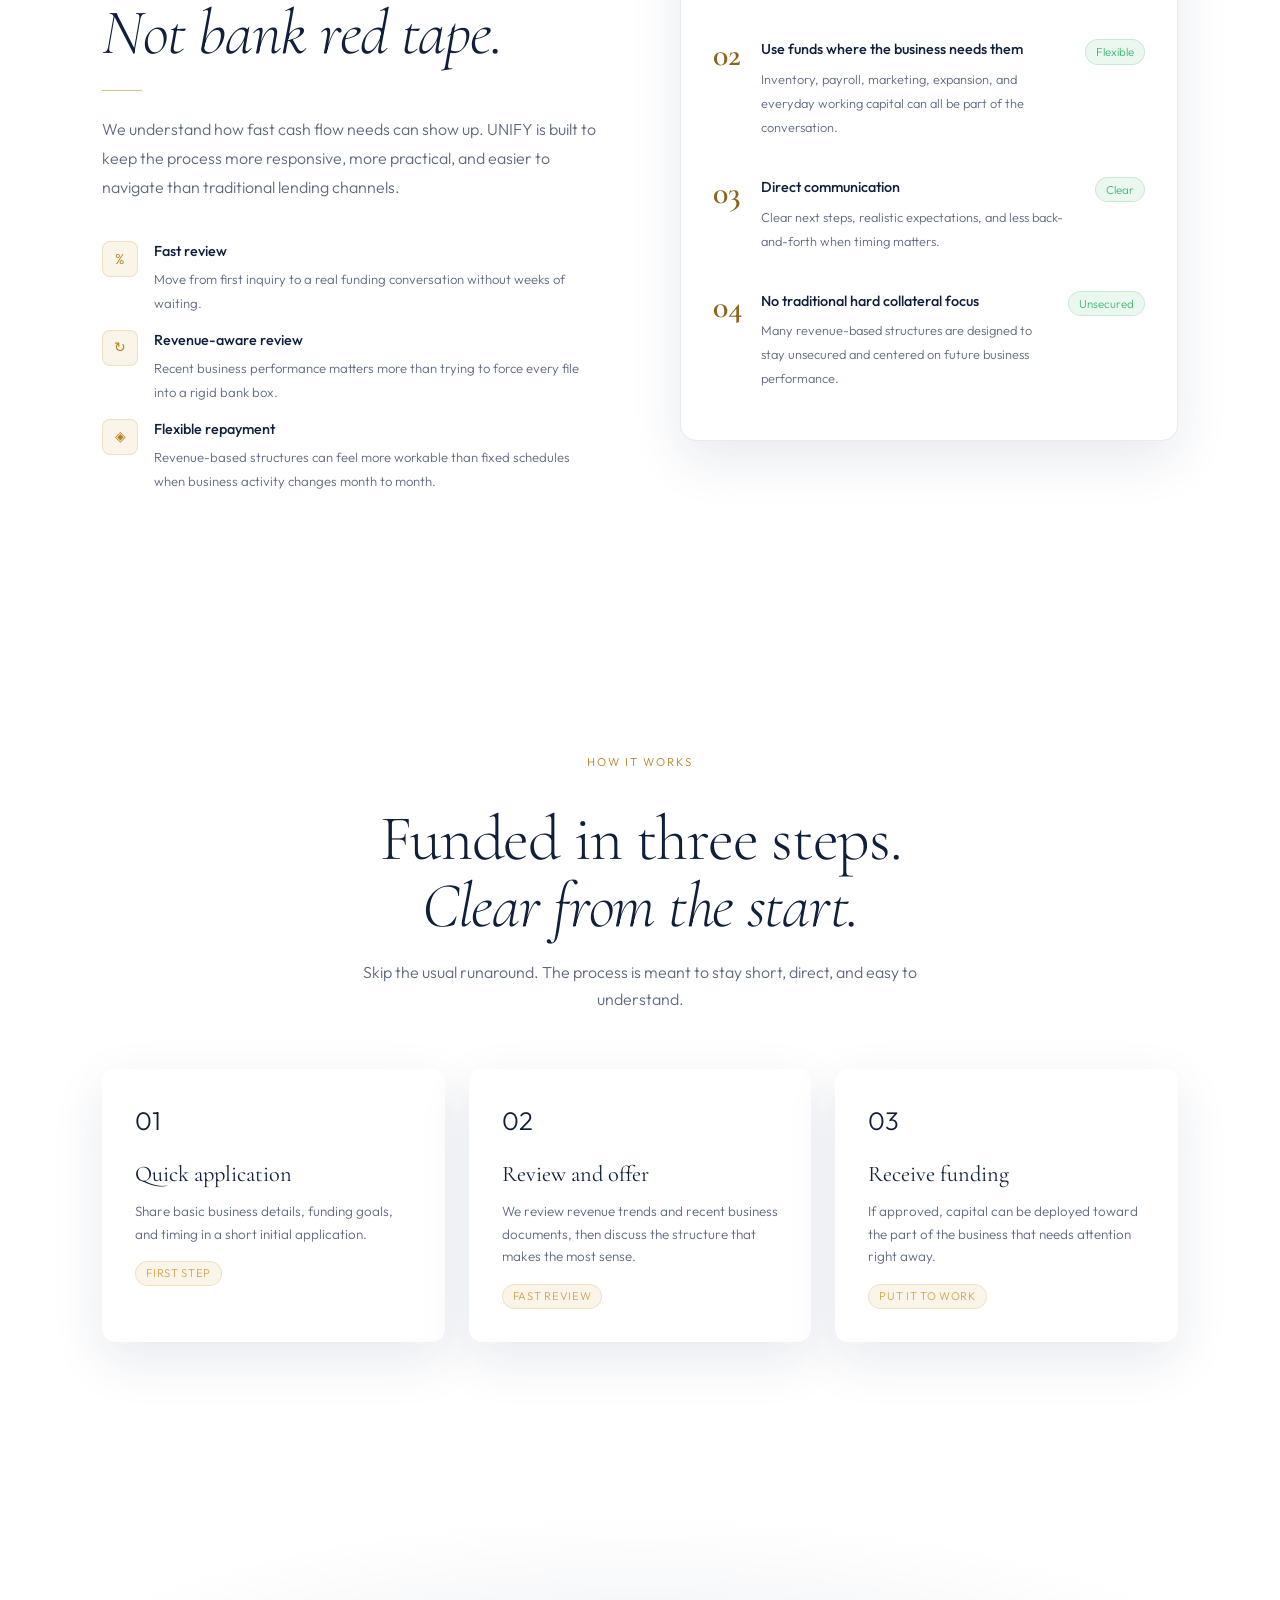
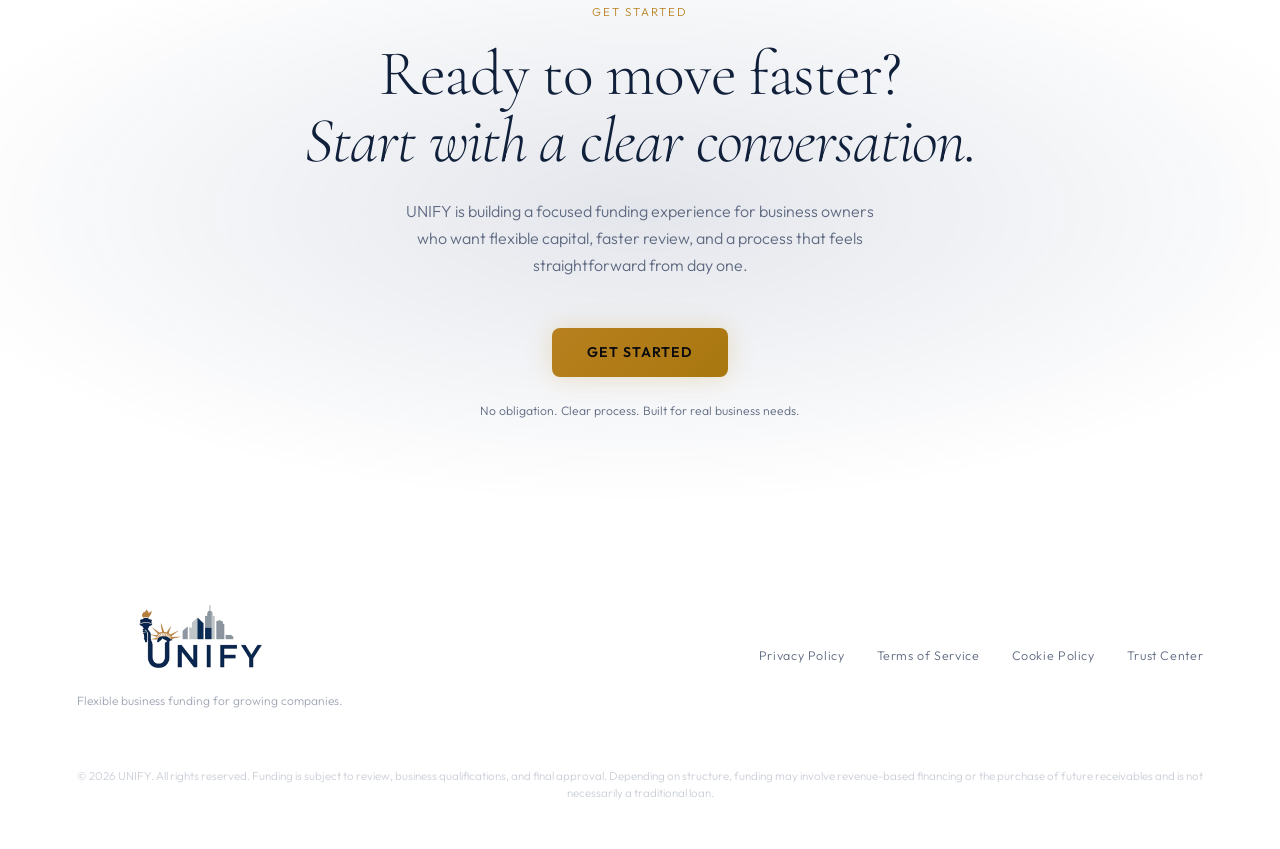
==== commit 717643a5: "Add UNIFY Trust Center and legal policies Adds UNIFY-branded privacy, terms, cookie, security, acces" ====
--- a/index.html
+++ b/index.html
@@ -922,6 +922,8 @@
     }
     .footer-links {
       display: flex;
+      flex-wrap: wrap;
+      justify-content: flex-end;
       gap: 2rem;
       list-style: none;
     }
@@ -1309,9 +1311,10 @@
       <div class="footer-tagline">Flexible business funding for growing companies.</div>
     </div>
     <ul class="footer-links">
-      <li><a href="#features">Features</a></li>
-      <li><a href="#how-it-works">How It Works</a></li>
-      <li><a href="/apply">Get Started</a></li>
+      <li><a href="/privacy">Privacy Policy</a></li>
+      <li><a href="/terms">Terms of Service</a></li>
+      <li><a href="/cookies">Cookie Policy</a></li>
+      <li><a href="/legal">Trust Center</a></li>
     </ul>
     <p class="footer-copy">
       &copy; <span id="year"></span> UNIFY. All rights reserved. Funding is subject to review, business qualifications, and final approval. Depending on structure, funding may involve revenue-based financing or the purchase of future receivables and is not necessarily a traditional loan.
